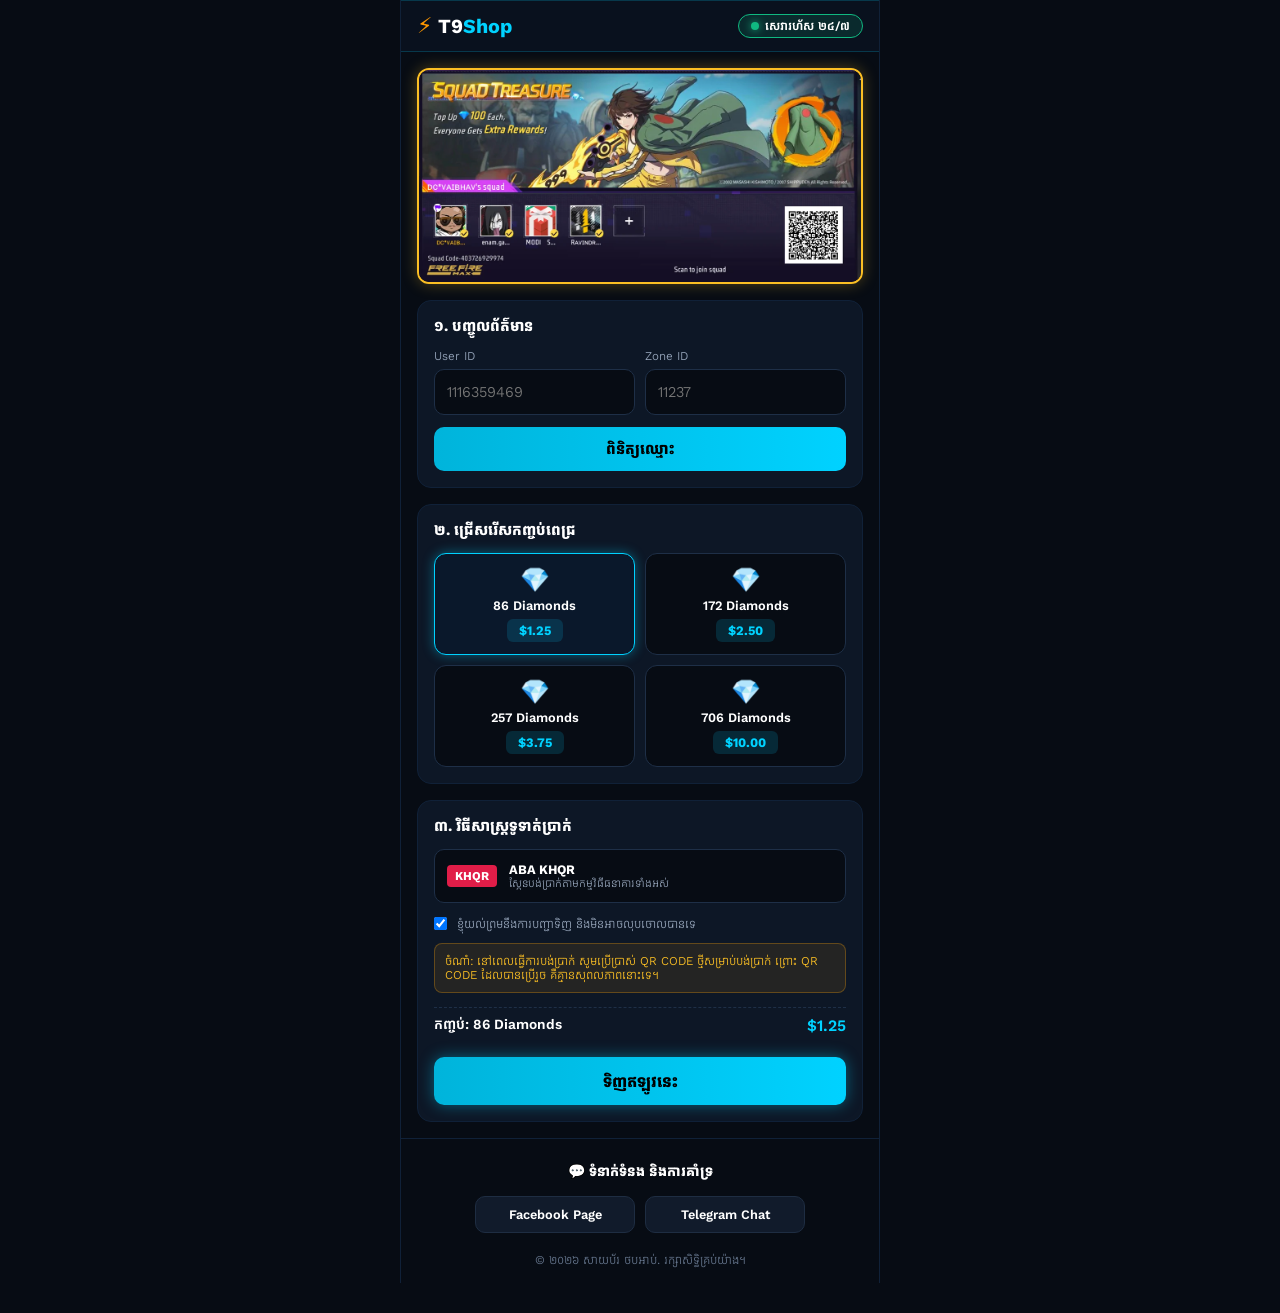
==== mlbb.html @ f7c7f375 "Add files via upload" ====
<!DOCTYPE html>
<html lang="km">
<head>
  <meta charset="UTF-8">
  <meta name="viewport" content="width=device-width, initial-scale=1.0">
  <title>T9Shop - បញ្ចូលពេជ្រ Mobile Legends</title>
  <link rel="stylesheet" href="style.css">
</head>
<body>

  <div class="app-container">

    <!-- Header -->
    <header class="top-header">
      <a href="index.html" class="brand-logo" style="text-decoration: none;">
        <span class="bolt-icon">⚡</span>
        <span>T9<span class="shop-text">Shop</span></span>
      </a>
      <div class="status-badge">
        <span class="green-dot"></span>
        <span>សេវារហ័ស ២៤/៧</span>
      </div>
    </header>

    <!-- Banner -->
    <div class="banner-container">
      <img class="promo-banner" src="if-anyone-wants-an-squad-v0-85q5skeq1wph1.webp" alt="Promo Banner">
    </div>

    <!-- Section 1: Inputs -->
    <section class="section-card">
      <div class="section-title">១. បញ្ចូលព័ត៌មាន</div>
      <div class="id-inputs-wrapper">
        <div class="input-box">
          <label for="userId">User ID</label>
          <input type="number" id="userId" placeholder="1116359469">
        </div>
        <div class="input-box">
          <label for="zoneId">Zone ID</label>
          <input type="number" id="zoneId" placeholder="11237">
        </div>
      </div>
      
      <div id="player-name-display" class="player-name-box"></div>

      <button class="btn-check-id" onclick="checkPlayerName()">ពិនិត្យឈ្មោះ</button>
    </section>

    <!-- Section 2: Diamond Packages -->
    <section class="section-card">
      <div class="section-title">២. ជ្រើសរើសកញ្ចប់ពេជ្រ</div>
      <div class="diamond-grid">
        <div class="package-card selected" onclick="selectPackage(this, '86 Diamonds', '$1.25')">
          <div class="diamond-icon">💎</div>
          <div class="package-name">86 Diamonds</div>
          <div class="package-price">$1.25</div>
        </div>
        <div class="package-card" onclick="selectPackage(this, '172 Diamonds', '$2.50')">
          <div class="diamond-icon">💎</div>
          <div class="package-name">172 Diamonds</div>
          <div class="package-price">$2.50</div>
        </div>
        <div class="package-card" onclick="selectPackage(this, '257 Diamonds', '$3.75')">
          <div class="diamond-icon">💎</div>
          <div class="package-name">257 Diamonds</div>
          <div class="package-price">$3.75</div>
        </div>
        <div class="package-card" onclick="selectPackage(this, '706 Diamonds', '$10.00')">
          <div class="diamond-icon">💎</div>
          <div class="package-name">706 Diamonds</div>
          <div class="package-price">$10.00</div>
        </div>
      </div>
    </section>

    <!-- Section 3: Payment -->
    <section class="section-card">
      <div class="section-title">៣. វិធីសាស្ត្រទូទាត់ប្រាក់</div>
      <div class="payment-badge-box">
        <span class="khqr-tag">KHQR</span>
        <div>
          <div style="font-size: 13px; font-weight: 700;">ABA KHQR</div>
          <div style="font-size: 11px; color: #94a3b8;">ស្កែនបង់ប្រាក់តាមកម្មវិធីធនាគារទាំងអស់</div>
        </div>
      </div>

      <div class="terms-box">
        <input type="checkbox" id="terms" checked>
        <label for="terms">ខ្ញុំយល់ព្រមនឹងការបញ្ជាទិញ និងមិនអាចលុបចោលបានទេ</label>
      </div>

      <div class="warning-box">
        ចំណាំ: នៅពេលធ្វើការបង់ប្រាក់ សូមប្រើប្រាស់ QR CODE ថ្មីសម្រាប់បង់ប្រាក់ ព្រោះ QR CODE ដែលបានប្រើរួច គឺគ្មានសុពលភាពនោះទេ។
      </div>

      <div class="order-summary">
        <span id="selected-package-text">កញ្ចប់: 86 Diamonds</span>
        <span class="summary-price" id="selected-price-text">$1.25</span>
      </div>

      <button class="btn-buy-now" onclick="processPayment()">ទិញឥឡូវនេះ</button>
    </section>

    <!-- Footer -->
    <footer class="site-footer">
      <div class="footer-title">💬 ទំនាក់ទំនង និងការគាំទ្រ</div>
      <div class="social-btn-group">
        <a href="https://facebook.com" target="_blank" rel="noopener" class="social-btn">Facebook Page</a>
        <a href="https://t.me" target="_blank" rel="noopener" class="social-btn">Telegram Chat</a>
      </div>
      <div class="copyright-text">© ២០២៦ សាយប័រ ថបអាប់. រក្សាសិទ្ធិគ្រប់យ៉ាង។</div>
    </footer>

  </div>

  <!-- Pop-up KHQR Modal -->
  <div id="qr-modal" class="modal-overlay">
    <div class="modal-content">
      <span class="close-modal" onclick="closeQRModal()">&times;</span>
      <div class="modal-header">
        <span class="khqr-tag">KHQR</span>
        <span style="font-size: 14px; font-weight: 700;">ទូទាត់ប្រាក់ប្រព័ន្ធ KHQR</span>
      </div>
      <div class="qr-code-body">
        <img id="qr-image" src="GJ5bkBUETHGMxRvc9NuL.webp" alt="KHQR Code">
        <div style="font-size: 12px; color: #94a3b8; margin-top: 8px;">សូមស្កែន QR Code នេះដើម្បីទូទាត់ប្រាក់</div>
        <div class="payment-info">
          <div>ឈ្មោះ: <strong id="modal-player-name">--</strong></div>
          <div>កញ្ចប់: <strong id="modal-package-name">--</strong></div>
          <div>តម្លៃត្រូវបង់: <strong id="modal-price" style="color: #00d2ff;">--</strong></div>
        </div>
      </div>
      <button class="btn-done" onclick="closeQRModal()">បានទូទាត់រួចរាល់</button>
    </div>
  </div>

  <div id="toast" class="toast"></div>

  <script src="script.js"></script>
</body>
</html>
---- style.css ----
@import url('https://fonts.googleapis.com/css2?family=Kantumruy+Pro:wght@400;600;700;800&display=swap');

:root {
  --bg-color: #070c14;
  --card-bg: #0d1726;
  --border-color: #102138;
  --cyan: #00d2ff;
  --gold: #fbbf24;
  --green: #10b981;
  --red: #ef4444;
  --text-muted: #94a3b8;
}

* {
  box-sizing: border-box;
  margin: 0;
  padding: 0;
  font-family: 'Kantumruy Pro', system-ui, -apple-system, sans-serif;
}

body {
  background-color: var(--bg-color);
  color: #ffffff;
  display: flex;
  justify-content: center;
  padding-bottom: 30px;
}

.app-container {
  width: 100%;
  max-width: 480px;
  background-color: var(--bg-color);
  min-height: 100vh;
  border-left: 1px solid var(--border-color);
  border-right: 1px solid var(--border-color);
}

/* Header Section */
.top-header {
  display: flex;
  justify-content: space-between;
  align-items: center;
  padding: 12px 16px;
  background-color: #09111e;
  border-top: 1px solid rgba(0, 210, 255, 0.2);
  border-bottom: 1px solid rgba(0, 210, 255, 0.2);
  position: sticky;
  top: 0;
  z-index: 100;
}

.brand-logo {
  display: flex;
  align-items: center;
  gap: 6px;
  font-size: 20px;
  font-weight: 800;
  color: #ffffff;
}

.brand-logo .bolt-icon { color: #ff9800; font-size: 22px; }
.brand-logo .shop-text { color: var(--cyan); }

.status-badge {
  display: flex;
  align-items: center;
  gap: 6px;
  background-color: rgba(16, 185, 129, 0.15);
  border: 1px solid var(--green);
  color: #ffffff;
  padding: 4px 12px;
  border-radius: 20px;
  font-size: 12px;
  font-weight: 600;
}

.green-dot {
  width: 8px;
  height: 8px;
  background-color: var(--green);
  border-radius: 50%;
  box-shadow: 0 0 8px var(--green);
}

/* Banner Slider Styling */
.banner-slider-container {
  padding: 16px;
  position: relative;
  overflow: hidden;
}

.banner-track {
  display: flex;
  transition: transform 0.4s ease-in-out;
  width: 100%;
}

.banner-slide {
  min-width: 100%;
  box-sizing: border-box;
}

.banner-container { padding: 16px; }
.promo-banner {
  width: 100%;
  border-radius: 12px;
  border: 2px solid var(--gold);
  box-shadow: 0 0 15px rgba(251, 191, 36, 0.3);
  display: block;
}

.slider-dots {
  display: flex;
  justify-content: center;
  gap: 8px;
  margin-top: 10px;
}

.dot {
  width: 8px;
  height: 8px;
  background-color: #1e2f47;
  border-radius: 50%;
  cursor: pointer;
  transition: all 0.3s ease;
}

.dot.active {
  background-color: var(--cyan);
  width: 20px;
  border-radius: 10px;
}

/* Search Area */
.search-section { padding: 0 16px 12px; }
.search-box {
  display: flex;
  align-items: center;
  gap: 10px;
  background-color: var(--card-bg);
  border: 1px solid #1e2f47;
  border-radius: 10px;
  padding: 10px 14px;
}

.search-box input {
  background: transparent;
  border: none;
  outline: none;
  color: #ffffff;
  font-size: 13px;
  width: 100%;
}

.category-title {
  padding: 0 16px 12px;
  font-size: 15px;
  font-weight: 700;
  color: #ffffff;
  display: flex;
  align-items: center;
  gap: 6px;
}

/* Game Grid */
.game-grid {
  display: grid;
  grid-template-columns: repeat(3, 1fr);
  gap: 10px;
  padding: 0 16px 20px;
}

.game-card {
  background-color: var(--card-bg);
  border: 1px solid var(--border-color);
  border-radius: 12px;
  padding: 8px;
  text-decoration: none;
  text-align: center;
  position: relative;
  display: flex;
  flex-direction: column;
  justify-content: space-between;
  transition: all 0.2s ease;
}

.game-card:hover {
  border-color: var(--cyan);
  transform: translateY(-2px);
}

.game-card img {
  width: 100%;
  border-radius: 8px;
  object-fit: cover;
  margin-bottom: 6px;
  aspect-ratio: 1/1;
}

.game-title {
  font-size: 12px;
  font-weight: 600;
  color: #ffffff;
  margin-bottom: 8px;
  white-space: nowrap;
  overflow: hidden;
  text-overflow: ellipsis;
}

.btn-topup {
  background-color: var(--cyan);
  color: #000000;
  font-size: 11px;
  font-weight: 700;
  padding: 6px 0;
  border-radius: 6px;
}

.card-badge {
  position: absolute;
  top: 12px;
  right: 12px;
  font-size: 9px;
  font-weight: 800;
  padding: 2px 6px;
  border-radius: 4px;
  color: #ffffff;
}

.card-badge.hot { background-color: var(--red); }
.card-badge.new { background-color: var(--green); }

/* Section Card Layout */
.section-card {
  background-color: var(--card-bg);
  border: 1px solid var(--border-color);
  border-radius: 14px;
  margin: 0 16px 16px;
  padding: 16px;
}

.section-title {
  font-size: 15px;
  font-weight: 700;
  color: #ffffff;
  margin-bottom: 14px;
}

/* Inputs & Form Area */
.id-inputs-wrapper {
  display: flex;
  gap: 10px;
  margin-bottom: 12px;
}

.input-box {
  flex: 1;
  display: flex;
  flex-direction: column;
  gap: 6px;
}

.input-box label { font-size: 12px; color: var(--text-muted); }
.input-box input {
  width: 100%;
  height: 46px;
  background-color: var(--bg-color);
  border: 1px solid #1e2f47;
  border-radius: 10px;
  padding: 0 12px;
  color: #ffffff;
  font-size: 15px;
  outline: none;
}

.input-box input:focus {
  border-color: var(--cyan);
  box-shadow: 0 0 8px rgba(0, 210, 255, 0.3);
}

.player-name-box {
  background-color: rgba(16, 185, 129, 0.15);
  border: 1px solid var(--green);
  color: var(--green);
  padding: 10px;
  border-radius: 8px;
  font-size: 13px;
  font-weight: 700;
  margin-bottom: 12px;
  text-align: center;
  display: none;
}

.btn-check-id {
  width: 100%;
  height: 44px;
  background: linear-gradient(90deg, #00b4db, var(--cyan));
  color: #000000;
  font-weight: 700;
  font-size: 15px;
  border: none;
  border-radius: 10px;
  cursor: pointer;
}

/* Diamond Packages */
.diamond-grid {
  display: grid;
  grid-template-columns: repeat(2, 1fr);
  gap: 10px;
}

.package-card {
  background-color: var(--bg-color);
  border: 1px solid #1e2f47;
  border-radius: 12px;
  padding: 12px;
  text-align: center;
  cursor: pointer;
  transition: all 0.2s ease;
}

.package-card.selected {
  border-color: var(--cyan);
  box-shadow: 0 0 12px rgba(0, 210, 255, 0.4);
  background-color: #0a182b;
}

.diamond-icon { font-size: 24px; margin-bottom: 4px; }
.package-name { font-size: 13px; font-weight: 600; }
.package-price {
  margin-top: 6px;
  display: inline-block;
  background-color: rgba(0, 210, 255, 0.15);
  color: var(--cyan);
  padding: 4px 12px;
  border-radius: 6px;
  font-size: 13px;
  font-weight: 700;
}

/* Payment & Terms */
.payment-badge-box {
  background-color: var(--bg-color);
  border: 1px solid #1e2f47;
  border-radius: 10px;
  padding: 12px;
  display: flex;
  align-items: center;
  gap: 12px;
  margin-bottom: 14px;
}

.khqr-tag {
  background-color: #e11d48;
  color: #ffffff;
  font-weight: 900;
  font-size: 12px;
  padding: 4px 8px;
  border-radius: 4px;
}

.terms-box {
  display: flex;
  align-items: flex-start;
  gap: 10px;
  font-size: 12px;
  color: var(--text-muted);
  margin-bottom: 12px;
}

.warning-box {
  background-color: rgba(245, 158, 11, 0.1);
  border: 1px solid rgba(245, 158, 11, 0.3);
  border-radius: 8px;
  padding: 10px;
  font-size: 12px;
  color: var(--gold);
  margin-bottom: 14px;
}

.order-summary {
  display: flex;
  justify-content: space-between;
  font-size: 14px;
  font-weight: 600;
  margin-bottom: 14px;
  padding: 8px 0;
  border-top: 1px dashed #1e2f47;
}

.summary-price { color: var(--cyan); font-size: 16px; }

.btn-buy-now {
  width: 100%;
  height: 48px;
  background: linear-gradient(90deg, #00b4db, var(--cyan));
  color: #000000;
  font-weight: 800;
  font-size: 16px;
  border: none;
  border-radius: 10px;
  cursor: pointer;
  box-shadow: 0 0 15px rgba(0, 210, 255, 0.4);
}

/* Footer Section */
.site-footer {
  padding: 24px 16px 16px;
  text-align: center;
  border-top: 1px solid var(--border-color);
}

.footer-title {
  display: flex;
  align-items: center;
  justify-content: center;
  gap: 6px;
  font-size: 14px;
  font-weight: 700;
  margin-bottom: 16px;
}

.social-btn-group {
  display: flex;
  justify-content: center;
  gap: 10px;
  margin-bottom: 20px;
}

.social-btn {
  flex: 1;
  max-width: 160px;
  background-color: #111b2b;
  color: #ffffff;
  text-decoration: none;
  padding: 10px 16px;
  border-radius: 10px;
  border: 1px solid #1e2d42;
  font-size: 13px;
  font-weight: 600;
  text-align: center;
}

.copyright-text { color: #64748b; font-size: 12px; }

/* Modal Styling */
.modal-overlay {
  position: fixed;
  top: 0; left: 0; width: 100%; height: 100%;
  background-color: rgba(0, 0, 0, 0.85);
  display: none;
  justify-content: center;
  align-items: center;
  z-index: 1000;
  padding: 16px;
}

.modal-content {
  background-color: var(--card-bg);
  border: 1px solid rgba(0, 210, 255, 0.3);
  border-radius: 16px;
  width: 100%;
  max-width: 360px;
  padding: 20px;
  text-align: center;
  position: relative;
  box-shadow: 0 0 25px rgba(0, 210, 255, 0.3);
}

.close-modal {
  position: absolute;
  top: 10px; right: 15px;
  font-size: 24px; color: var(--text-muted);
  cursor: pointer;
}

.modal-header {
  display: flex; align-items: center; justify-content: center;
  gap: 8px; margin-bottom: 16px;
}

.qr-code-body img {
  width: 180px; height: 180px;
  border-radius: 8px; border: 4px solid #ffffff;
  margin-bottom: 10px;
}

.payment-info {
  background-color: var(--bg-color);
  border: 1px solid #1e2f47;
  border-radius: 8px;
  padding: 10px;
  font-size: 13px;
  text-align: left;
  margin: 12px 0 16px;
  line-height: 1.6;
}

.btn-done {
  width: 100%;
  height: 42px;
  background: linear-gradient(90deg, #00b4db, var(--cyan));
  color: #000000;
  font-weight: 700;
  border: none;
  border-radius: 8px;
  cursor: pointer;
}

/* Toast Alert Style */
.toast {
  visibility: hidden;
  min-width: 250px;
  background-color: var(--cyan);
  color: #000;
  text-align: center;
  border-radius: 8px;
  padding: 12px;
  position: fixed;
  z-index: 1001;
  left: 50%;
  bottom: 30px;
  transform: translateX(-50%);
  font-size: 14px;
  font-weight: 600;
  box-shadow: 0 4px 12px rgba(0, 0, 0, 0.3);
}

.toast.show {
  visibility: visible;
  animation: fadein 0.5s, fadeout 0.5s 2.5s;
}

@keyframes fadein {
  from { bottom: 0; opacity: 0; }
  to { bottom: 30px; opacity: 1; }
}

@keyframes fadeout {
  from { bottom: 30px; opacity: 1; }
  to { bottom: 0; opacity: 0; }
}
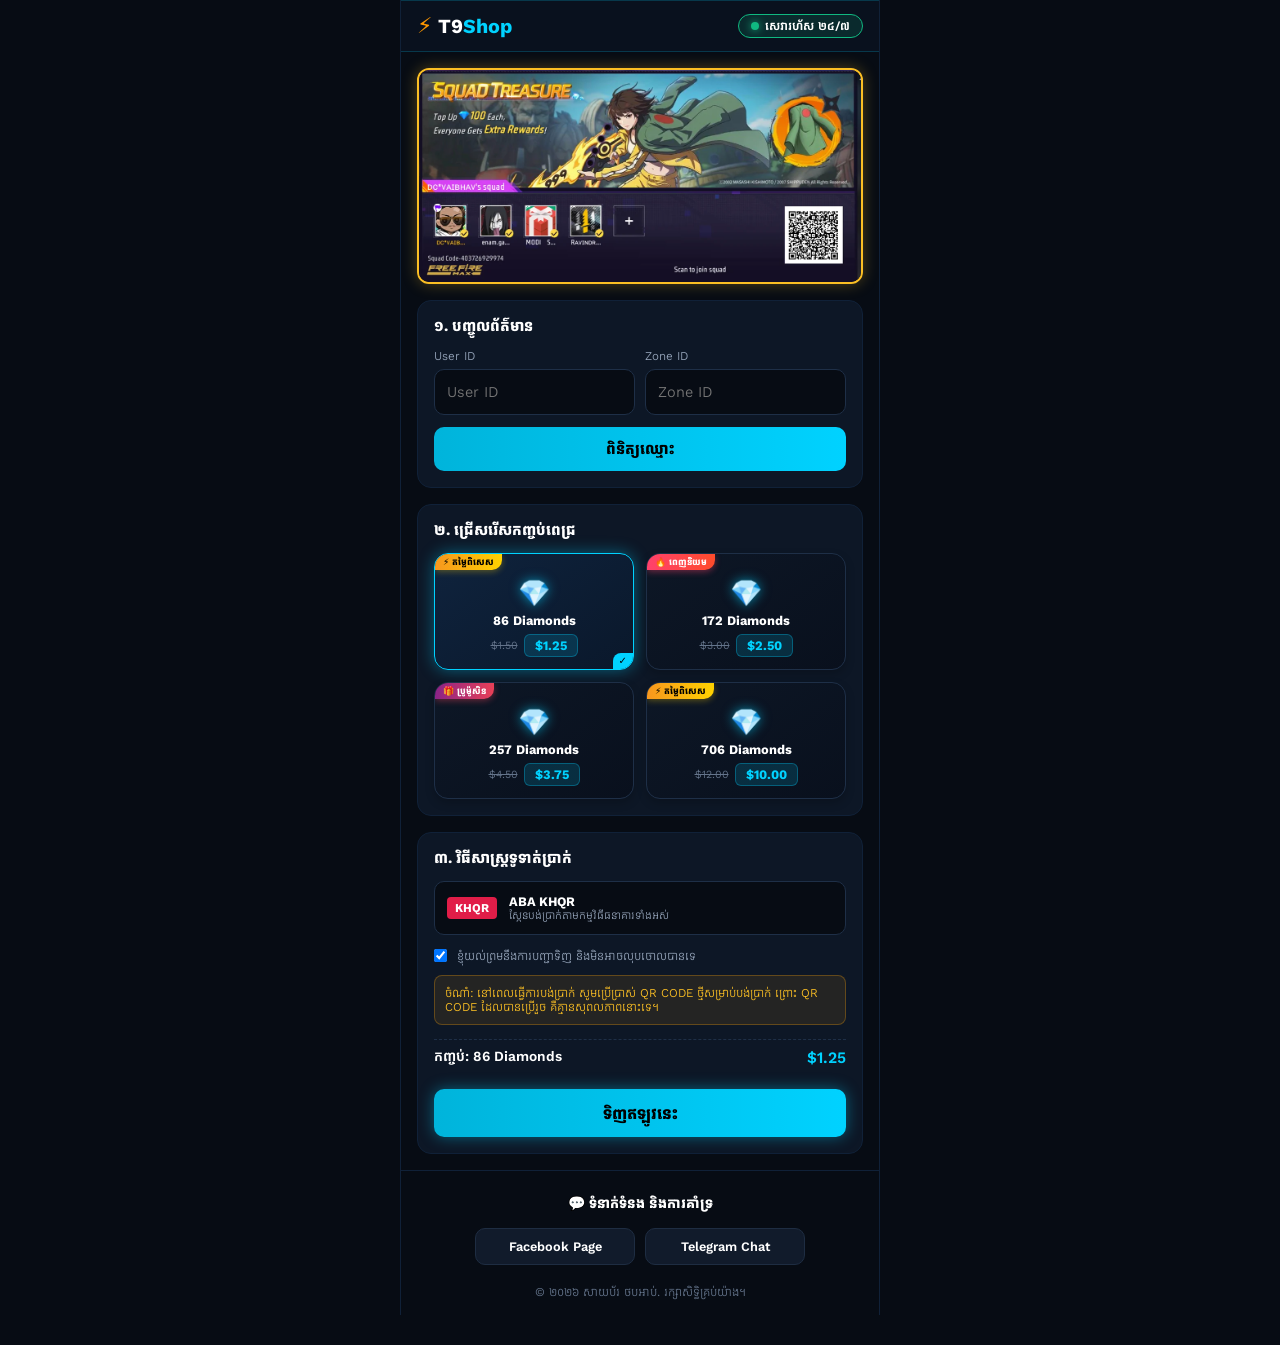
==== commit ae338da7: "Add files via upload" ====
--- a/mlbb.html
+++ b/mlbb.html
@@ -33,11 +33,11 @@
       <div class="id-inputs-wrapper">
         <div class="input-box">
           <label for="userId">User ID</label>
-          <input type="number" id="userId" placeholder="1116359469">
+          <input type="number" id="userId" placeholder="User ID">
         </div>
         <div class="input-box">
           <label for="zoneId">Zone ID</label>
-          <input type="number" id="zoneId" placeholder="11237">
+          <input type="number" id="zoneId" placeholder="Zone ID">
         </div>
       </div>
       
@@ -50,26 +50,51 @@
     <section class="section-card">
       <div class="section-title">២. ជ្រើសរើសកញ្ចប់ពេជ្រ</div>
       <div class="diamond-grid">
+        
+        <!-- 86 Diamonds Card -->
         <div class="package-card selected" onclick="selectPackage(this, '86 Diamonds', '$1.25')">
+          <span class="pkg-badge promo">⚡ តម្លៃពិសេស</span>
           <div class="diamond-icon">💎</div>
           <div class="package-name">86 Diamonds</div>
-          <div class="package-price">$1.25</div>
+          <div class="price-wrapper">
+            <span class="old-price">$1.50</span>
+            <span class="package-price">$1.25</span>
+          </div>
         </div>
+
+        <!-- 172 Diamonds Card -->
         <div class="package-card" onclick="selectPackage(this, '172 Diamonds', '$2.50')">
+          <span class="pkg-badge popular">🔥 ពេញនិយម</span>
           <div class="diamond-icon">💎</div>
           <div class="package-name">172 Diamonds</div>
-          <div class="package-price">$2.50</div>
+          <div class="price-wrapper">
+            <span class="old-price">$3.00</span>
+            <span class="package-price">$2.50</span>
+          </div>
         </div>
+
+        <!-- 257 Diamonds Card -->
         <div class="package-card" onclick="selectPackage(this, '257 Diamonds', '$3.75')">
+          <span class="pkg-badge hot">🎁 ប្រូម៉ូសិន</span>
           <div class="diamond-icon">💎</div>
           <div class="package-name">257 Diamonds</div>
-          <div class="package-price">$3.75</div>
+          <div class="price-wrapper">
+            <span class="old-price">$4.50</span>
+            <span class="package-price">$3.75</span>
+          </div>
         </div>
+
+        <!-- 706 Diamonds Card -->
         <div class="package-card" onclick="selectPackage(this, '706 Diamonds', '$10.00')">
+          <span class="pkg-badge promo">⚡ តម្លៃពិសេស</span>
           <div class="diamond-icon">💎</div>
           <div class="package-name">706 Diamonds</div>
-          <div class="package-price">$10.00</div>
+          <div class="price-wrapper">
+            <span class="old-price">$12.00</span>
+            <span class="package-price">$10.00</span>
+          </div>
         </div>
+
       </div>
     </section>
 
--- a/style.css
+++ b/style.css
@@ -303,40 +303,123 @@
   cursor: pointer;
 }
 
-/* Diamond Packages */
+/* ==========================================
+   DIAMOND PACKAGES ENHANCED STYLING
+========================================== */
 .diamond-grid {
   display: grid;
   grid-template-columns: repeat(2, 1fr);
-  gap: 10px;
+  gap: 12px;
 }
 
 .package-card {
-  background-color: var(--bg-color);
+  background: linear-gradient(145deg, #0d1726, #09101d);
   border: 1px solid #1e2f47;
-  border-radius: 12px;
-  padding: 12px;
+  border-radius: 14px;
+  padding: 18px 10px 12px;
   text-align: center;
   cursor: pointer;
-  transition: all 0.2s ease;
+  position: relative;
+  overflow: hidden;
+  transition: all 0.25s cubic-bezier(0.4, 0, 0.2, 1);
+  box-shadow: 0 4px 10px rgba(0, 0, 0, 0.2);
+}
+
+.package-card:hover {
+  border-color: var(--cyan);
+  transform: translateY(-3px);
+  box-shadow: 0 6px 15px rgba(0, 210, 255, 0.2);
 }
 
 .package-card.selected {
   border-color: var(--cyan);
-  box-shadow: 0 0 12px rgba(0, 210, 255, 0.4);
-  background-color: #0a182b;
-}
-
-.diamond-icon { font-size: 24px; margin-bottom: 4px; }
-.package-name { font-size: 13px; font-weight: 600; }
+  background: linear-gradient(145deg, #0f233d, #0a182b);
+  box-shadow: 0 0 16px rgba(0, 210, 255, 0.4);
+}
+
+.package-card.selected::before {
+  content: '✓';
+  position: absolute;
+  bottom: 0;
+  right: 0;
+  background-color: var(--cyan);
+  color: #000;
+  font-size: 10px;
+  font-weight: 900;
+  padding: 2px 6px;
+  border-top-left-radius: 8px;
+}
+
+/* Badges styling */
+.pkg-badge {
+  position: absolute;
+  top: 0;
+  left: 0;
+  font-size: 9px;
+  font-weight: 700;
+  padding: 3px 8px;
+  border-bottom-right-radius: 10px;
+  color: #ffffff;
+}
+
+.pkg-badge.popular {
+  background: linear-gradient(90deg, #ff416c, #ff4b2b);
+  box-shadow: 0 2px 6px rgba(255, 65, 108, 0.4);
+}
+
+.pkg-badge.promo {
+  background: linear-gradient(90deg, #f7971e, #ffd200);
+  color: #000;
+  font-weight: 800;
+  box-shadow: 0 2px 6px rgba(255, 210, 0, 0.3);
+}
+
+.pkg-badge.hot {
+  background: linear-gradient(90deg, #8a2387, #e94057);
+  box-shadow: 0 2px 6px rgba(233, 64, 87, 0.4);
+}
+
+.diamond-icon {
+  font-size: 26px;
+  margin-top: 6px;
+  margin-bottom: 4px;
+  filter: drop-shadow(0 0 6px rgba(0, 210, 255, 0.6));
+  animation: floatIcon 3s ease-in-out infinite;
+}
+
+@keyframes floatIcon {
+  0%, 100% { transform: translateY(0); }
+  50% { transform: translateY(-3px); }
+}
+
+.package-name {
+  font-size: 13px;
+  font-weight: 700;
+  color: #ffffff;
+  margin-bottom: 6px;
+}
+
+.price-wrapper {
+  display: flex;
+  align-items: center;
+  justify-content: center;
+  gap: 6px;
+}
+
+.old-price {
+  font-size: 11px;
+  color: #64748b;
+  text-decoration: line-through;
+}
+
 .package-price {
-  margin-top: 6px;
-  display: inline-block;
   background-color: rgba(0, 210, 255, 0.15);
   color: var(--cyan);
-  padding: 4px 12px;
+  padding: 3px 10px;
   border-radius: 6px;
   font-size: 13px;
-  font-weight: 700;
+  font-weight: 800;
+  border: 1px solid rgba(0, 210, 255, 0.3);
 }
 
 /* Payment & Terms */
